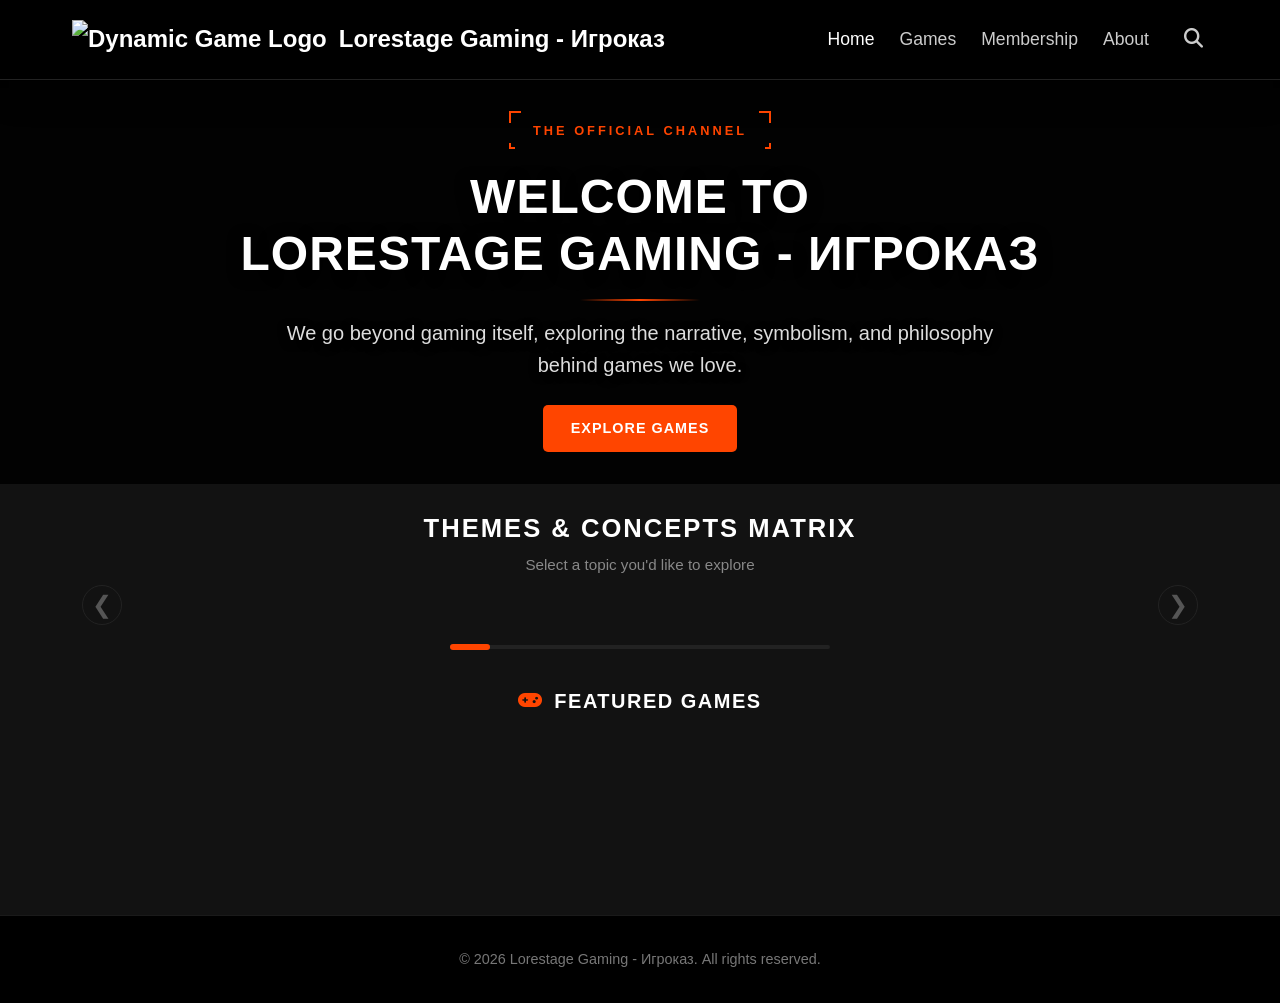
==== index.html @ 6ab93c27 "Add files via upload" ====
<!DOCTYPE html>
<html lang="en">
<head>
  <meta charset="UTF-8">
  <meta name="viewport" content="width=device-width, initial-scale=1.0">
  <title>Lorestage Gaming - Игроказ</title>
  <link rel="icon" type="image/png" href="assets/logo/logo-lorestage.png">
  <link rel="stylesheet" href="style.css">
  <link rel="stylesheet" href="https://cdnjs.cloudflare.com/ajax/libs/font-awesome/6.4.0/css/all.min.css">
</head>
<body>

  <header id="main-header" style="position: relative; z-index: 1000;">
    <nav class="navbar">
      <div class="logo">
        <!-- Wrapped in an anchor tag pointing to the current page -->
        <a href="index.html" style="display: flex; align-items: center; gap: inherit; text-decoration: none; color: inherit;">
          <img id="nav-brand-logo" src="assets/logo/logo-lorestage.png" alt="Dynamic Game Logo">
          <span id="nav-brand-title">Lorestage Gaming - Игроказ</span>
        </a>
      </div>
      
      <div class="nav-right-group">
        <ul class="nav-links">
          <li><a href="index.html" class="active">Home</a></li>
          <li><a href="games.html">Games</a></li>
          <li><a href="membership.html">Membership</a></li>
          <li><a href="about.html">About</a></li>
        </ul>
        <div class="search-icon" id="search-trigger" style="cursor: pointer; padding: 5px;">
          <i class="fas fa-search"></i>
        </div>
      </div>
    </nav>

    <div class="search-dropdown-panel" id="search-dropdown">
      <div class="search-input-wrapper">
        <i class="fas fa-search search-panel-icon"></i>
        <input type="text" id="game-search-input" placeholder="Search games we've covered" autocomplete="off">
        <i class="fas fa-times search-close-icon" id="search-clear-btn"></i>
      </div>
      <div class="search-results-container" id="search-results-display"></div>
    </div>
  </header>

  <main>
    <section id="hero-intro" style="
      position: relative;
      background: linear-gradient(rgba(0, 0, 0, 0.90), rgba(0, 0, 0, 0.90)), url('assets/banner/lorestage-banner.png') no-repeat center top;
      background-size: cover;
      min-height: 300px; 
      display: flex;
      align-items: center;
      justify-content: center;
      text-align: center;
      padding: 2rem 1rem;
      box-sizing: border-box;
    ">
      <div class="hero-content" style="max-width: 900px; width: 100%; z-index: 2; display: flex; flex-direction: column; align-items: center;">
        
        <div class="channel-badge-container" style="position: relative; padding: 6px 24px; margin-top: 0; margin-bottom: 1.2rem;">
          <div style="position: absolute; top: 0; left: 0; width: 12px; height: 12px; border-top: 2px solid #ff4500; border-left: 2px solid #ff4500;"></div>
          <div style="position: absolute; top: 0; right: 0; width: 12px; height: 12px; border-top: 2px solid #ff4500; border-right: 2px solid #ff4500;"></div>
          <div style="position: absolute; bottom: 0; left: 0; width: 6px; height: 6px; border-bottom: 2px solid #ff4500; border-left: 2px solid #ff4500;"></div>
          <div style="position: absolute; bottom: 0; right: 0; width: 6px; height: 6px; border-bottom: 2px solid #ff4500; border-right: 2px solid #ff4500;"></div>
          
          <span style="color: #ff4500; font-size: 0.8rem; font-weight: 800; letter-spacing: 3px; text-transform: uppercase;">
            The Official Channel
          </span>
        </div>

        <h1 style="color: #ffffff; font-size: clamp(1.8rem, 5vw, 3.0rem); font-weight: 800; text-transform: uppercase; letter-spacing: 1px; margin: 0 0 1rem 0; line-height: 1.2; text-shadow: 0 3px 15px rgba(0,0,0,0.8);">
          Welcome to<br><span style="color: #ffffff;">Lorestage Gaming - Игроказ</span>
        </h1>

        <div style="width: 120px; height: 2px; background: linear-gradient(to right, transparent, #ff4500, transparent); margin-bottom: 1rem;"></div>

        <p style="color: #dddddd; font-size: clamp(1.0rem, 3vw, 1.25rem); font-weight: 400; line-height: 1.6; max-width: 750px; margin: 0 0 1.5rem 0; text-shadow: 0 2px 10px rgba(0,0,0,0.9);">
          We go beyond gaming itself, exploring the narrative, symbolism, and philosophy behind games we love.
        </p>

        <div class="hero-btn-group" style="display: flex; justify-content: center; margin-bottom: 0;">
          <a href="games.html" class="btn" style="padding: 12px 28px; font-size: 0.9rem; font-weight: 700; text-transform: uppercase; letter-spacing: 1px;">Explore Games</a>
        </div>
      </div>
    </section>

    <section id="topics-section" class="content-section" style="scroll-margin-top: 20px; text-align: center; padding-top: 1.5rem;">
      <h2 style="font-size: clamp(1.3rem, 4vw, 1.6rem); letter-spacing: 2px; text-transform: uppercase; font-weight: 700; margin-bottom: 4px; margin-top: 0;">Themes & Concepts Matrix</h2>
      <p class="section-subtitle" style="color: #888888; font-size: clamp(0.85rem, 2.5vw, 0.95rem); margin-bottom: 1.8rem; margin-top: 0;">Select a topic you'd like to explore</p>
      
      <style>
        :root {
          --panel-shadow: 0 10px 30px rgba(0, 0, 0, 0.7);
          --text-primary: #ffffff;
          --text-secondary: #aaaaaa;
          --accent-gold: #ff4500;
          --card-radius: 8px;
          --card-bg: #111111;
          --card-border: 1px solid #222222;
        }

        html {
          scroll-behavior: smooth;
        }

        /* --- Dropdown Search Styles --- */
        .search-dropdown-panel {
          position: absolute;
          top: 100%;
          left: 0;
          width: 100%;
          background: #0d0d0d;
          border-bottom: 1px solid #222;
          box-shadow: 0 15px 30px rgba(0,0,0,0.8);
          max-height: 0;
          overflow: hidden;
          transition: max-height 0.35s cubic-bezier(0.4, 0, 0.2, 1);
          box-sizing: border-box;
        }

        .search-dropdown-panel.show {
          max-height: 480px; /* Comfortably holds input and several results */
        }

        .search-input-wrapper {
          max-width: 800px;
          margin: 0 auto;
          padding: 20px 20px 10px 20px;
          display: flex;
          align-items: center;
          position: relative;
        }

        .search-panel-icon {
          position: absolute;
          left: 35px;
          color: #555;
          font-size: 1.1rem;
        }

        #game-search-input {
          width: 100%;
          background: #141414;
          border: 1px solid #222;
          border-radius: 4px;
          padding: 12px 45px;
          color: #fff;
          font-size: 1rem;
          outline: none;
          transition: border-color 0.2s;
        }

        #game-search-input:focus {
          border-color: var(--accent-gold);
        }

        .search-close-icon {
          position: absolute;
          right: 35px;
          color: #555;
          cursor: pointer;
          transition: color 0.2s;
        }

        .search-close-icon:hover {
          color: #fff;
        }

        .search-results-container {
          max-width: 800px;
          margin: 0 auto;
          max-height: 360px;
          overflow-y: auto;
          padding: 0 20px 20px 20px;
          box-sizing: border-box;
        }

        /* Scrollbar styles for results track */
        .search-results-container::-webkit-scrollbar { width: 5px; }
        .search-results-container::-webkit-scrollbar-track { background: #0d0d0d; }
        .search-results-container::-webkit-scrollbar-thumb { background: #222; border-radius: 3px; }

        .search-result-row {
          display: flex;
          align-items: center;
          gap: 15px;
          padding: 10px;
          border-bottom: 1px solid #161616;
          text-decoration: none;
          transition: background 0.2s;
          border-radius: 4px;
          margin-bottom: 4px;
        }

        .search-result-row:hover {
          background: rgba(255, 69, 0, 0.05);
        }

        .search-result-thumb {
          width: 45px;
          height: 60px;
          object-fit: cover;
          border-radius: 3px;
          background: #161616;
          border: 1px solid #222;
        }

        .search-result-info {
          text-align: left;
        }

        .search-result-title {
          color: #fff;
          font-size: 0.95rem;
          font-weight: 600;
          margin: 0 0 2px 0;
        }

        .search-result-meta {
          font-size: 0.75rem;
          color: #777;
          text-transform: uppercase;
          letter-spacing: 0.5px;
        }
        /* ----------------------------------- */

        .carousel-outer-container {
          max-width: 1140px;
          margin: 0 auto;
          display: flex;
          align-items: center;
          justify-content: center;
          gap: 12px;
          position: relative;
          padding: 0 10px;
        }

        .slider-cards-viewport {
          width: 100%;
          overflow: hidden;
          box-sizing: border-box;
          padding: 4px 0; 
        }

        .slider-cards-track {
          display: flex;
          gap: 20px;
          transition: transform 0.45s cubic-bezier(0.25, 1, 0.5, 1);
          width: 100%;
          will-change: transform;
        }

        .topic-vertical-card {
          flex: 0 0 calc(25% - 15px); 
          flex-shrink: 0; 
          background: var(--card-bg);
          border: var(--card-border);
          border-radius: var(--card-radius);
          padding: 32px 24px;
          box-sizing: border-box;
          display: flex;
          flex-direction: column;
          align-items: center;
          text-align: center;
          cursor: pointer;
          min-height: 380px;
          transition: border-color 0.25s ease, box-shadow 0.25s ease;
          user-select: none;
        }
        
        .topic-vertical-card:hover {
          border-color: #444444;
          box-shadow: 0 8px 24px rgba(0,0,0,0.6);
        }

        .topic-vertical-card.active {
          border-color: var(--accent-gold);
          box-shadow: inset 0 0 0 1px var(--accent-gold), 0 8px 24px rgba(255, 69, 0, 0.15);
        }

        .card-topic-icon {
          font-size: clamp(2.8rem, 8vw, 3.8rem);
          color: var(--accent-gold);
          margin-bottom: 24px;
          height: 70px;
          display: flex;
          align-items: center;
          justify-content: center;
        }

        .card-topic-title {
          color: var(--text-primary);
          font-size: clamp(1.0rem, 3vw, 1.15rem);
          font-weight: 700;
          line-height: 1.4;
          margin: 0 0 12px 0;
          min-height: 48px; 
          display: flex;
          align-items: center;
          justify-content: center;
        }

        .card-topic-desc {
          color: var(--text-secondary);
          font-size: clamp(0.8rem, 2.5vw, 0.85rem);
          line-height: 1.5;
          margin: 0 0 16px 0;
          min-height: 108px; 
          display: -webkit-box;
          -webkit-box-orient: vertical;
          -webkit-line-clamp: 6; 
          line-clamp: 6; 
          overflow: hidden;
          text-overflow: ellipsis;
        }

        .card-games-counter {
          margin-top: auto;
          font-size: 0.75rem;
          font-weight: 800;
          letter-spacing: 1.5px;
          text-transform: uppercase;
          color: var(--accent-gold);
        }

        .nav-arrow {
          background: none;
          border: none;
          font-size: 1.5rem;
          cursor: pointer;
          color: #555555;
          width: 40px;
          height: 40px;
          display: flex;
          align-items: center;
          justify-content: center;
          border: 1px solid #222222;
          border-radius: 50%;
          transition: all 0.2s ease;
          user-select: none;
          flex-shrink: 0;
        }

        .nav-arrow:hover {
          color: var(--text-primary);
          border-color: #444444;
          background: rgba(255,255,255,0.02);
        }

        .controls-row-container {
          display: flex;
          flex-direction: column;
          align-items: center;
          margin: 20px auto 0 auto;
          max-width: 400px;
          padding: 0 10px;
        }

        .slider-bar-input {
          -webkit-appearance: none;
          appearance: none;
          width: 100%;
          height: 4px;
          background: #222222;
          border-radius: 2px;
          outline: none;
          transition: background 0.3s;
        }

        .slider-bar-input::-webkit-slider-thumb {
          -webkit-appearance: none;
          appearance: none;
          width: 40px;
          height: 6px;
          border-radius: 3px;
          background: var(--accent-gold);
          cursor: pointer;
          transition: transform 0.15s ease;
        }

        .slider-bar-input::-webkit-slider-thumb:hover {
          transform: scaleY(1.5);
        }

        .slider-bar-input::-moz-range-thumb {
          width: 40px;
          height: 6px;
          border: none;
          border-radius: 3px;
          background: var(--accent-gold);
          cursor: pointer;
          transition: transform 0.15s ease;
        }

        .slider-bar-input::-moz-range-thumb:hover {
          transform: scaleY(1.5);
        }

        .linked-games-showcase { 
          max-width: 1140px; 
          margin: 2.2rem auto 4rem auto; 
          padding: 0 45px; 
          text-align: center;
          box-sizing: border-box;
          width: 100%;
        }
        
        .showcase-header-wrap {
          display: flex;
          align-items: center;
          justify-content: center;
          gap: 12px;
          margin-bottom: 24px;
        }
        .showcase-header-icon {
          color: var(--accent-gold);
          font-size: 1.2rem;
        }
        .linked-games-showcase h3 { 
          font-size: clamp(1.0rem, 3vw, 1.25rem); 
          color: #fff; 
          text-transform: uppercase; 
          letter-spacing: 1.5px; 
          font-weight: 700; 
          margin: 0; 
        }
        
        .boxart-grid-display { 
          display: flex; 
          flex-wrap: nowrap; 
          justify-content: flex-start; 
          gap: 16px; 
          width: 100%; 
          overflow-x: auto;
          scroll-snap-type: x mandatory;
          padding: 10px 4px 20px 4px;
          box-sizing: border-box;
          scrollbar-width: thin;
          scrollbar-color: var(--accent-gold) #161616;
        }

        .boxart-grid-display::-webkit-scrollbar {
          height: 6px;
        }
        .boxart-grid-display::-webkit-scrollbar-track {
          background: #161616;
          border-radius: 3px;
        }
        .boxart-grid-display::-webkit-scrollbar-thumb {
          background: var(--accent-gold);
          border-radius: 3px;
        }

        .linked-game-link-wrapper { 
          text-decoration: none; 
          display: block; 
          flex-shrink: 0;
          scroll-snap-align: start;
        }
        
        .showcase-boxart-card {
          width: 135px; 
          height: 190px; 
          background: #161616; 
          border: 1px solid #222222; 
          border-radius: 4px;
          overflow: hidden; 
          position: relative; 
          cursor: pointer; 
          transition: all 0.2s ease;
        }
        .showcase-boxart-card:hover { border-color: var(--accent-gold); transform: translateY(-4px); box-shadow: 0 6px 16px rgba(0,0,0,0.7); }
        .showcase-boxart-img { width: 100%; height: 100%; object-fit: cover; }
        .showcase-card-overlay { position: absolute; bottom: 0; left: 0; right: 0; background: linear-gradient(to top, rgba(0,0,0,0.95) 20%, rgba(0,0,0,0.4) 100%); padding: 20px 8px 8px 8px; z-index: 3; }
        .showcase-card-overlay h4 { margin: 0; color: #fff; font-size: 0.75rem; font-weight: 600; text-align: center; white-space: nowrap; overflow: hidden; text-overflow: ellipsis; }

        .showcase-boxart-card.in-development-card { cursor: not-allowed; }
        .showcase-boxart-card.in-development-card .showcase-boxart-img { filter: grayscale(0.5) sepia(0.3) brightness(0.6); }
        .showcase-boxart-card.in-development-card::after {
          content: "\f013"; 
          font-family: "Font Awesome 6 Free"; 
          font-weight: 900; 
          position: absolute; 
          top: 50%; 
          left: 50%; 
          transform: translate(-50%, -50%);
          background: rgba(0, 0, 0, 0.75); 
          border: 2px solid #ffaa00; 
          color: #ffaa00; 
          width: 44px; 
          height: 44px; 
          border-radius: 50%; 
          display: flex; 
          align-items: center; 
          justify-content: center; 
          font-size: 1.3rem; 
          box-shadow: 0 4px 12px rgba(0,0,0,0.5); 
          animation: spinGear 5s linear infinite; 
          z-index: 5;
        }
        @keyframes spinGear { 
          0% { transform: translate(-50%, -50%) rotate(0deg); } 
          100% { transform: translate(-50%, -50%) rotate(360deg); } 
        }

        .showcase-boxart-card.planned-card { cursor: not-allowed; }
        .showcase-boxart-card.planned-card .showcase-boxart-img { filter: grayscale(1) brightness(0.4); }
        .showcase-boxart-card.planned-card::after {
          content: "PLANNED"; 
          position: absolute; 
          top: 50%; 
          left: 50%; 
          transform: translate(-50%, -50%) rotate(-12deg); 
          background: rgba(180, 0, 0, 0.9); 
          color: #fff; 
          font-size: 0.7rem; 
          font-weight: 900; 
          padding: 3px 8px; 
          border-radius: 3px; 
          letter-spacing: 1px; 
          border: 1px solid rgba(255,255,255,0.2); 
          z-index: 5;
        }

        @media (max-width: 1024px) {
          .topic-vertical-card { flex: 0 0 calc(33.333% - 14px); min-height: 350px; padding: 24px 16px; }
          .linked-games-showcase { padding: 0 30px; }
        }
        @media (max-width: 768px) {
          .logo span {font-size: 1.3rem; }
          #nav-brand-title {font-size: 1.7rem; }
          .nav-links a { font-size: 1rem; }
          .topic-vertical-card { flex: 0 0 calc(50% - 10px); min-height: 340px; }
          .linked-games-showcase { padding: 0 15px; }
          .boxart-grid-display { justify-content: flex-start; }
        }
        @media (max-width: 480px) {
          .topic-vertical-card { flex: 0 0 100%; min-height: 320px; }
          .carousel-outer-container { gap: 6px; padding: 0; }
          .nav-arrow { width: 34px; height: 34px; font-size: 1.1rem; }
          .card-topic-desc { -webkit-line-clamp: 5; line-clamp: 5; min-height: 90px; }
        }
      </style>

      <div class="carousel-outer-container">
        <button class="nav-arrow" id="topic-prev-trigger">❮</button>
        
        <div class="slider-cards-viewport">
          <div class="slider-cards-track" id="vertical-cards-track"></div>
        </div>
        
        <button class="nav-arrow" id="topic-next-trigger">❯</button>
      </div>

      <div class="controls-row-container">
        <input type="range" min="0" max="0" value="0" class="slider-bar-input" id="topic-slider-bar">
      </div>

      <div class="linked-games-showcase">
        <div class="showcase-header-wrap">
          <i class="fa-solid fa-gamepad showcase-header-icon"></i>
          <h3>Featured Games</h3>
        </div>
        <div class="boxart-grid-display" id="topic-boxart-grid"></div>
      </div>

    </section>
  </main>

  <footer>
    <p>&copy; 2026 Lorestage Gaming - Игроказ. All rights reserved.</p>
  </footer>

  <script src="data/game-presentation-database.js"></script>
  <script src="data/topics-database.js"></script>

  <script>
  (function() {
    let currentActiveIdx = 0; 
    
    const topicsDb = window.LORESTAGE_TOPICS_DIRECTORY || {};
    const gamesDb = window.GAME_PRESENTATION_DIRECTORY || {};
    const topicKeys = Object.keys(topicsDb);

    const cardsTrack = document.getElementById('vertical-cards-track');
    const sliderBar = document.getElementById('topic-slider-bar');
    const boxartGrid = document.getElementById('topic-boxart-grid');

    /* --- Live Dropdown Search Logic Integration --- */
    const searchTrigger = document.getElementById('search-trigger');
    const searchDropdown = document.getElementById('search-dropdown');
    const searchInput = document.getElementById('game-search-input');
    const searchClearBtn = document.getElementById('search-clear-btn');
    const searchResultsDisplay = document.getElementById('search-results-display');

    // Toggle dropdown UI visibility
    searchTrigger.onclick = (e) => {
      e.stopPropagation();
      searchDropdown.classList.toggle('show');
      if (searchDropdown.classList.contains('show')) {
        searchInput.focus();
      }
    };

    // Close search interface if user clicks anywhere else outside header layout
    document.addEventListener('click', (e) => {
      if (!searchDropdown.contains(e.target) && !searchTrigger.contains(e.target)) {
        searchDropdown.classList.remove('show');
      }
    });

    // Reset interface
    searchClearBtn.onclick = () => {
      searchInput.value = '';
      searchResultsDisplay.innerHTML = '';
      searchInput.focus();
    };

    // Global Key-Matching Engine
    searchInput.oninput = function() {
      const query = searchInput.value.toLowerCase().trim();
      searchResultsDisplay.innerHTML = '';

      if (!query) return;

      let matchedItemsHtml = '';

      // Loop through all data entities in GAME_PRESENTATION_DIRECTORY
      Object.keys(gamesDb).forEach(key => {
        const game = gamesDb[key];
        if (!game) return;

        const hasSubProfiles = game.subProfiles && Array.isArray(game.subProfiles) && game.subProfiles.length > 0;
        const parentNameMatches = (game.shortName && game.shortName.toLowerCase().includes(query)) || 
                                  (game.name && game.name.toLowerCase().includes(query));

        // Case A: Root game does NOT have sub-profiles -> normal match evaluation
        if (!hasSubProfiles) {
          if (parentNameMatches) {
            matchedItemsHtml += buildSearchRowHtml(game.shortName || game.name, game.boxart, game.dedicatedPageUrl, game.status);
          }
        }

        // Case B: Game HAS sub-profiles -> if parent name matches OR sub-profile name matches, return sub-profiles
        if (hasSubProfiles) {
          game.subProfiles.forEach(subProfile => {
            const subNameMatches = subProfile.name && subProfile.name.toLowerCase().includes(query);
            
            // If user typed "Warcraft" (parent match) or "Arthas" (child match), render the sub-profile card
            if (parentNameMatches || subNameMatches) {
              matchedItemsHtml += buildSearchRowHtml(subProfile.name, subProfile.boxart, subProfile.dedicatedPageUrl, subProfile.status);
            }
          });
        }
      });

      if (matchedItemsHtml) {
        searchResultsDisplay.innerHTML = matchedItemsHtml;
      } else {
        searchResultsDisplay.innerHTML = `<p style="color: #555; font-size: 0.9rem; padding: 15px 10px; margin: 0;">No matching entries found for "${searchInput.value}"</p>`;
      }
    };

    // HTML Generator helper for search hits
    function buildSearchRowHtml(title, boxartImg, targetUrl, executionStatus) {
      const statusStr = (executionStatus || 'completed').toLowerCase();
      const visualThumb = boxartImg || 'assets/boxart/default-cover.png';
      
      // Keep UX constraints identical to your existing grid status loops
      if (statusStr === 'completed') {
        return `
          <a href="${targetUrl}" class="search-result-row">
            <img src="${visualThumb}" class="search-result-thumb" alt="${title}">
            <div class="search-result-info">
              <h4 class="search-result-title">${title}</h4>
              <span class="search-result-meta" style="color: var(--accent-gold);">Available Now</span>
            </div>
          </a>
        `;
      } else {
        return `
          <div class="search-result-row" style="cursor: not-allowed; opacity: 0.5;">
            <img src="${visualThumb}" class="search-result-thumb" alt="${title}">
            <div class="search-result-info">
              <h4 class="search-result-title">${title}</h4>
              <span class="search-result-meta">${statusStr}</span>
            </div>
          </div>
        `;
      }
    }
    /* ----------------------------------------------- */

    if (topicKeys.length === 0) return;

    function getVisibleCardsCount() {
      const width = window.innerWidth;
      if (width <= 480) return 1;
      if (width <= 768) return 2;
      if (width <= 1024) return 3;
      return 4;
    }

    function getMaxScrollPageIdx() {
      const visibleCount = getVisibleCardsCount();
      return Math.max(0, topicKeys.length - visibleCount);
    }

    topicKeys.forEach((key, idx) => {
      const topic = topicsDb[key];
      const itemsCount = topic.linkedGames ? topic.linkedGames.length : 0;

      const cardEl = document.createElement('div');
      cardEl.className = `topic-vertical-card ${idx === 0 ? 'active' : ''}`;
      cardEl.setAttribute('data-index', idx);
      cardEl.onclick = () => {
        selectActiveTopic(idx);
      };
      
      cardEl.innerHTML = `
        <div class="card-topic-icon"><i class="${topic.symbol}"></i></div>
        <h3 class="card-topic-title">${topic.name}</h3>
        <p class="card-topic-desc">${topic.description}</p>
        <div class="card-games-counter">${itemsCount} Games Explored</div>
      `;
      cardsTrack.appendChild(cardEl);
    });

    function updateSliderRangeLimits() {
      const maxScroll = getMaxScrollPageIdx();
      sliderBar.max = maxScroll;
      
      const currentScrollIdx = Math.min(currentActiveIdx, maxScroll);
      sliderBar.value = currentScrollIdx;
    }

    function scrollToTrackPosition(scrollIdx) {
      const cards = cardsTrack.querySelectorAll('.topic-vertical-card');
      if (cards.length === 0) return;
      
      const cardWidth = cards[0].getBoundingClientRect().width;
      const trackGap = 20; 
      const maxScroll = getMaxScrollPageIdx();

      let safeScrollIdx = Math.max(0, Math.min(scrollIdx, maxScroll));
      const translationOffset = safeScrollIdx * (cardWidth + trackGap);
      cardsTrack.style.transform = `translateX(-${translationOffset}px)`;
    }

    function scrollToKeepIndexVisible(idx) {
      const maxScroll = getMaxScrollPageIdx();
      let scrollTargetIndex = idx;
      if (scrollTargetIndex > maxScroll) {
        scrollTargetIndex = maxScroll;
      }
      
      sliderBar.value = scrollTargetIndex;
      scrollToTrackPosition(scrollTargetIndex);
    }

    function selectActiveTopic(idx) {
      currentActiveIdx = idx;
      
      const cards = cardsTrack.querySelectorAll('.topic-vertical-card');
      cards.forEach((card, i) => card.classList.toggle('active', i === currentActiveIdx));

      const targetThemeKey = topicKeys[currentActiveIdx];
      renderConnectedGames(targetThemeKey);
    }

    function renderConnectedGames(activeTopicKey) {
      boxartGrid.innerHTML = '';
      const activeTopic = topicsDb[activeTopicKey];
      
      if (!activeTopic || !activeTopic.linkedGames || activeTopic.linkedGames.length === 0) {
        boxartGrid.innerHTML = '<p style="color:#666; font-style:italic; width:100%; margin-top:10px;">No logged games tied directly to this topic yet.</p>';
        return;
      }

      activeTopic.linkedGames.forEach(rawGameKey => {
        let gameData = null;
        let displayTitle = "";
        let displayBoxart = "";
        let redirectionUrl = "";

        // Case 1: Explicit parent:child syntax remains supported (e.g., "warcraft-3:arthas")
        if (rawGameKey.includes(':')) {
          const parts = rawGameKey.split(':');
          const parentKey = parts[0];
          const childId = parts[1];
          
          const parentData = gamesDb[parentKey];
          if (parentData && parentData.subProfiles) {
            const childData = parentData.subProfiles.find(profile => profile.id === childId);
            if (childData) {
              gameData = childData;
              displayTitle = childData.name;
              displayBoxart = childData.boxart;
              redirectionUrl = childData.dedicatedPageUrl;
            }
          }
        } 
        // Case 2: Direct match in the root database (e.g., "bioshock")
        else if (gamesDb[rawGameKey]) {
          gameData = gamesDb[rawGameKey];
          displayTitle = gameData.shortName;
          displayBoxart = gameData.boxart;
          redirectionUrl = gameData.dedicatedPageUrl;
        } 
        // Case 3: Fallback deep search across all subProfiles for a matching child ID (e.g., "arthas")
        else {
          for (const parentKey in gamesDb) {
            const parentData = gamesDb[parentKey];
            if (parentData && parentData.subProfiles) {
              const childData = parentData.subProfiles.find(profile => profile.id === rawGameKey);
              if (childData) {
                gameData = childData;
                displayTitle = childData.name;
                displayBoxart = childData.boxart;
                redirectionUrl = childData.dedicatedPageUrl;
                break; // Match found, stop searching through other parent records
              }
            }
          }
        }

        // Render pass utilizing the discovered game target data
        if (gameData) {
          const status = (gameData.status || "completed").toLowerCase();

          if (status === "completed") {
            boxartGrid.innerHTML += `
              <a href="${redirectionUrl}" class="linked-game-link-wrapper">
                <div class="showcase-boxart-card">
                  <img class="showcase-boxart-img" src="${displayBoxart}" alt="${displayTitle} Box Art">
                  <div class="showcase-card-overlay">
                    <h4>${displayTitle}</h4>
                  </div>
                </div>
              </a>
            `;
          } else if (status === "in development") {
            boxartGrid.innerHTML += `
              <div class="linked-game-link-wrapper" style="cursor: not-allowed;">
                <div class="showcase-boxart-card in-development-card">
                  <img class="showcase-boxart-img" src="${displayBoxart}" alt="${displayTitle} Box Art">
                  <div class="showcase-card-overlay">
                    <h4>${displayTitle}</h4>
                  </div>
                </div>
              </div>
            `;
          } else if (status === "planned") {
            boxartGrid.innerHTML += `
              <div class="linked-game-link-wrapper" style="cursor: not-allowed;">
                <div class="showcase-boxart-card planned-card">
                  <img class="showcase-boxart-img" src="${displayBoxart}" alt="${displayTitle} Box Art">
                  <div class="showcase-card-overlay">
                    <h4>${displayTitle}</h4>
                  </div>
                </div>
              </div>
            `;
          }
        } else {
          boxartGrid.innerHTML += `
            <div class="showcase-boxart-card" style="opacity: 0.4; cursor: not-allowed;">
              <img class="showcase-boxart-img" src="assets/boxart/default-cover.png" alt="Coming Soon">
              <div class="showcase-card-overlay">
                <h4>${rawGameKey.replace(/-/g, ' ')}</h4>
              </div>
            </div>
          `;
        }
      });
      
      boxartGrid.scrollLeft = 0;
    }

    sliderBar.oninput = (e) => {
      const targetScrollIdx = parseInt(e.target.value, 10);
      scrollToTrackPosition(targetScrollIdx);
    };

    document.getElementById('topic-prev-trigger').onclick = () => {
      let targetIdx = currentActiveIdx - 1;
      if (targetIdx < 0) {
        targetIdx = topicKeys.length - 1; 
      }
      selectActiveTopic(targetIdx);
      scrollToKeepIndexVisible(targetIdx);
    };

    document.getElementById('topic-next-trigger').onclick = () => {
      let targetIdx = currentActiveIdx + 1;
      if (targetIdx >= topicKeys.length) {
        targetIdx = 0; 
      }
      selectActiveTopic(targetIdx);
      scrollToKeepIndexVisible(targetIdx);
    };

    window.addEventListener('resize', () => {
      updateSliderRangeLimits();
      scrollToKeepIndexVisible(currentActiveIdx);
    });

    updateSliderRangeLimits();
    selectActiveTopic(0);
    scrollToKeepIndexVisible(0);

    /* --- Mobile-Only Touch Swipe Functionality --- */
    function initMobileSwipe() {
      const viewport = document.querySelector('.slider-cards-viewport');
      let isDragging = false;
      let startX = 0;
      let currentTranslate = 0;
      let prevTranslate = 0;
      let animationId = 0;

      // Helper: Get exact width of a card + gap dynamically
      function getStepWidth() {
        const cards = cardsTrack.querySelectorAll('.topic-vertical-card');
        if (cards.length === 0) return 0;
        return cards[0].getBoundingClientRect().width + 20; // 20 matches your CSS track gap
      }

      // Check if viewport is in mobile dimensions (matches your @media query)
      function isMobile() {
        return window.innerWidth <= 768;
      }

      // Touch Event Listeners
      viewport.addEventListener('touchstart', (e) => {
        if (!isMobile()) return;
        isDragging = true;
        startX = e.touches[0].clientX;
        
        // Grab current style offset
        const style = window.getComputedStyle(cardsTrack);
        const matrix = new WebKitCSSMatrix(style.transform);
        prevTranslate = matrix.m41;
        currentTranslate = prevTranslate;
        
        cardsTrack.style.transition = 'none';
        animationId = requestAnimationFrame(animation);
      }, { passive: true });

      viewport.addEventListener('touchmove', (e) => {
        if (!isDragging || !isMobile()) return;
        const currentX = e.touches[0].clientX;
        const diff = currentX - startX;
        
        const maxScroll = getMaxScrollPageIdx();
        const stepWidth = getStepWidth();
        const minTranslate = 0;
        const maxTranslate = -(maxScroll * stepWidth);

        let targetTranslate = prevTranslate + diff;
        
        // Elastic drag factor at boundaries
        if (targetTranslate > minTranslate) {
          targetTranslate = minTranslate + (diff * 0.2); 
        } else if (targetTranslate < maxTranslate) {
          targetTranslate = maxTranslate + ((targetTranslate - maxTranslate) * 0.2);
        }

        currentTranslate = targetTranslate;
      }, { passive: true });

      viewport.addEventListener('touchend', () => {
        if (!isDragging) return;
        isDragging = false;
        cancelAnimationFrame(animationId);

        // Snap back smoothly
        cardsTrack.style.transition = 'transform 0.45s cubic-bezier(0.25, 1, 0.5, 1)';

        const stepWidth = getStepWidth();
        const maxScroll = getMaxScrollPageIdx();

        // Find the nearest card math index to snap onto
        let nearestIndex = Math.round(-currentTranslate / stepWidth);
        nearestIndex = Math.max(0, Math.min(nearestIndex, maxScroll));

        scrollToTrackPosition(nearestIndex);
        sliderBar.value = nearestIndex;
      });

      function animation() {
        if (isDragging && isMobile()) {
          cardsTrack.style.transform = `translateX(${currentTranslate}px)`;
          animationId = requestAnimationFrame(animation);
        }
      }
    }

    // Execute the module initialization
    initMobileSwipe();

  })();
  </script>
</body>
</html>
---- style.css ----
/* --- Reset & Base Styles --- */
html {
  overflow-y: scroll; /* Forces the vertical scrollbar track to stay visible permanently, preventing layout width shifts */
}

* {
  margin: 0;
  padding: 0;
  box-sizing: border-box;
  scroll-behavior: smooth;
}

body {
  font-family: 'Segoe UI', Tahoma, Geneva, Verdana, sans-serif;
  background-color: #121212;
  color: #ffffff;
  line-height: 1.6;
}

/* --- Navigation Bar --- */
header {
  position: sticky;
  top: 0;
  z-index: 1000;
  background-color: #000000;
  box-shadow: 0 2px 5px rgba(0, 0, 0, 0.5);
  
  /* Smooth color morphing transition when shifting game zones */
  transition: background-color 0.5s ease; 
}

.navbar {
  display: flex;
  align-items: center;
  justify-content: space-between;
  max-width: 1200px;
  margin: 0 auto;
  padding: 1.2rem 2rem;
  gap: 20px;
}

.logo {
  display: flex;
  align-items: center;
  gap: 12px;
  font-size: 1.5rem;
  font-weight: bold;
  flex-shrink: 0;
}

.logo img {
  height: 40px;
  width: auto;
}

/* Links and Search combined on the right side */
.nav-right-group {
  display: flex;
  align-items: center;
  gap: 30px;
}

.nav-links {
  display: flex;
  list-style: none;
  gap: 25px;
}

.nav-links a {
  text-decoration: none;
  color: #cccccc;
  font-size: 1.1rem;
  transition: color 0.3s ease;
  white-space: nowrap;
}

.nav-links a:hover, 
.nav-links a.active {
  color: #ffffff;
}

.search-icon {
  cursor: pointer;
  font-size: 1.2rem;
  color: #cccccc;
  transition: color 0.3s ease;
}

.search-icon:hover {
  color: #ffffff;
}

/* --- Isolated Standalone Banner Area (Home) --- */
.standalone-hero-banner {
  width: 100%;
  height: 40vh; 
  min-height: 250px;
  background: url('assets/banner/lorestage-banner.png') no-repeat center top/cover;
}

/* --- Clean Welcome Intro Segment Underneath (Home) --- */
#hero-intro {
  background-color: #121212;
  padding: 1rem 1rem 1rem 1rem;
  text-align: center;
}

.hero-content {
  max-width: 900px;
  margin: 0 auto;
}

.hero-content h1 {
  font-size: 2.8rem;
  margin-bottom: 0.2rem;
  letter-spacing: 0.5px;
}

.hero-content p {
  font-size: 1.1rem;
  margin-bottom: 1rem;
  color: #aaaaaa;
}

.btn {
  display: inline-block;
  background-color: #ff4500;
  color: #ffffff;
  padding: 0.8rem 2rem;
  text-decoration: none;
  border-radius: 5px;
  font-weight: bold;
  transition: background-color 0.3s ease, transform 0.2s;
}

.btn:hover {
  background-color: #e03d00;
  transform: translateY(-2px);
}

/* --- Content Sections --- */
.content-section {
  padding: 5rem 2rem;
  max-width: 1200px;
  margin: 0 auto;
  text-align: center;
}

.content-section.bg-dark {
  background-color: #1a1a1a;
}

.content-section h2 {
  font-size: 2rem;
  margin-bottom: 0.2rem;
}

.section-subtitle {
  font-size: 1.1rem;
  color: #aaaaaa;
  margin-bottom: 0.5rem !important;
}

/* --- Responsive Video Library Carousel System --- */
.carousel-container {
  width: 100%;
  overflow-x: auto;
  padding-bottom: 1.5rem;
  scrollbar-width: thin;
  scrollbar-color: #ff4500 #1a1a1a;
}

/* Customize webkit scrollbars for visual consistency */
.carousel-container::-webkit-scrollbar {
  height: 8px;
}
.carousel-container::-webkit-scrollbar-track {
  background: #1a1a1a;
}
.carousel-container::-webkit-scrollbar-thumb {
  background-color: #ff4500;
  border-radius: 4px;
}

.carousel-track {
  display: flex;
  gap: 24px;
  text-align: left;
}

.carousel-card {
  flex: 0 0 360px;
  background-color: #1a1a1a;
  border-radius: 8px;
  overflow: hidden;
  box-shadow: 0 4px 15px rgba(0,0,0,0.3);
  transition: transform 0.3s ease;
}

.carousel-card:hover {
  transform: translateY(-5px);
}

.video-thumbnail {
  position: relative;
  width: 100%;
  padding-top: 56.25%; /* 16:9 Aspect Ratio */
  background-color: #000;
}

.video-thumbnail iframe,
.thumbnail-placeholder {
  position: absolute;
  top: 0;
  left: 0;
  width: 100%;
  height: 100%;
  border: 0;
}

.thumbnail-placeholder {
  display: flex;
  align-items: center;
  justify-content: center;
  font-size: 3rem;
  color: #333;
  background: linear-gradient(45deg, #222, #050505);
}

.card-info {
  padding: 1.5rem;
}

.card-info h3 {
  font-size: 1.2rem;
  margin-bottom: 0.5rem;
  color: #ffffff;
}

.card-info p {
  font-size: 0.95rem;
  color: #aaaaaa;
  line-height: 1.4;
}

/* --- Games Selection Hub Grid & Interactive Elements --- */
.games-grid {
  display: grid;
  grid-template-columns: repeat(auto-fit, minmax(280px, 1fr));
  gap: 25px;
  margin-top: 2rem;
}

.game-card-btn {
  background: none;
  border: none;
  padding: 0;
  cursor: pointer;
  width: 100%;
  font-family: inherit;
  color: inherit;
  text-align: inherit;
}

.game-grid-card {
  background-color: #1a1a1a;
  border: 1px solid #2d2d2d;
  padding: 3rem 2rem;
  border-radius: 8px;
  transition: border-color 0.3s, transform 0.3s, background-color 0.3s, box-shadow 0.3s;
}

.game-grid-card i {
  font-size: 2.5rem;
  color: #ff4500;
  margin-bottom: 1rem;
}

.game-grid-card h3 {
  font-size: 1.5rem;
}

.game-grid-card:hover {
  border-color: #ff4500;
  transform: scale(1.03);
}

/* Highlight style rule when a specific Hub button is activated */
.game-card-btn.active .game-grid-card {
  border-color: #ff4500;
  background-color: #222222;
  box-shadow: 0 0 15px rgba(255, 69, 0, 0.4);
  transform: scale(1.02);
}

/* Action button configurations inside preview modules */
.action-button-group {
  display: flex;
  gap: 15px;
  flex-wrap: wrap;
  margin-top: 2rem;
}

.universe-btn { 
  background: #ff4500; 
  color: #fff; 
  border: 1px solid #ff6522; 
  box-shadow: 0 4px 12px rgba(255, 69, 0, 0.3);
}
.universe-btn:hover { 
  background: #ff6522; 
  box-shadow: 0 6px 16px rgba(255, 69, 0, 0.5);
  transform: translateY(-1px);
}

.universe-btn i {
  margin-right: 8px;
}

/* --- Dedicated Game Custom Banner --- */
.game-custom-banner {
  height: 45vh;
  background: linear-gradient(rgba(0,0,0,0.6), rgba(0,0,0,0.8)), url('assets/banner/lorestage-banner.png') no-repeat center center/cover;
  display: flex;
  align-items: center;
  justify-content: center;
  padding: 0 2rem;
  border-bottom: 3px solid #ff4500;
}

.banner-quote-overlay blockquote {
  font-family: 'Georgia', serif;
  font-style: italic;
  font-size: 2rem;
  max-width: 800px;
  text-align: center;
  color: #e5e5e5;
  line-height: 1.5;
  position: relative;
}

/* --- Media Row Splits (Video + Buy Side-by-Side) --- */
.game-media-layout {
  text-align: left !important;
}

.media-row {
  display: flex;
  gap: 50px;
  align-items: center;
  flex-wrap: wrap;
}

.video-container {
  position: relative;
  overflow: hidden;
  flex: 1 1 500px;
  padding-top: 28.125%; /* Adjusted balance for split columns */
  min-height: 315px;
}

.video-container iframe {
  position: absolute;
  top: 0;
  left: 0;
  width: 100%;
  height: 100%;
  border-radius: 8px;
}

.game-meta-details {
  flex: 1 1 400px;
}

.game-meta-details h2 {
  font-size: 2.2rem;
  margin-bottom: 1rem;
  text-align: left;
}

.game-description {
  color: #cccccc;
  margin-bottom: 2rem;
  font-size: 1.1rem;
}

.affiliate-btn {
  background-color: #248a3d;
}
.affiliate-btn:hover {
  background-color: #1e7232;
}
.affiliate-btn i {
  margin-right: 8px;
}

/* --- Placeholder Blocks --- */
.project-placeholder-box {
  background-color: #111;
  border: 2px dashed #333;
  border-radius: 8px;
  padding: 4rem 2rem;
}
.placeholder-icon-tray {
  color: #444;
}
.placeholder-icon-tray i {
  font-size: 3rem;
  margin-bottom: 1rem;
}

/* --- Footer --- */
footer {
  background-color: #000000;
  text-align: center;
  padding: 2rem;
  color: #777777;
  font-size: 0.9rem;
  border-top: 1px solid #1a1a1a;
}

/* --- Mobile Responsiveness Adjustments --- */
@media (max-width: 900px) {
  .media-row {
    flex-direction: column;
  }
  .video-container {
    width: 100%;
    flex: none;
  }
  .game-meta-details {
    width: 100%;
    flex: none;
  }
}

@media (max-width: 768px) {
  /* Restructured navbar so elements wrap over instead of dropping off screen */
  .navbar {
    padding: 1rem;
    flex-direction: column; 
    gap: 15px;
  }

  .nav-right-group {
    width: 100%;
    justify-content: center;
    gap: 20px;
  }

  .nav-links {
    gap: 15px;
  }

  .nav-links a {
    font-size: 1rem;
  }

  .hero-content h1 {
    font-size: 2rem;
  }
  
  .standalone-hero-banner {
    height: 25vh;
  }
  
  .banner-quote-overlay blockquote {
    font-size: 1.4rem;
  }
  
  .carousel-card {
    flex: 0 0 290px;
  }
}

/* --- About Page Specific Layouts --- */
.about-container {
  max-width: 1100px;
  margin: 0 auto;
  padding: 4rem 2rem;
}

/* Section Dividers ("Team" & "Assistants") */
.section-divider {
  text-align: left;
  margin-top: 2rem;
  margin-bottom: 3rem;
}

.section-divider h2 {
  font-size: 2.2rem;
  text-transform: uppercase;
  letter-spacing: 2px;
  color: #ff4500; 
  margin-bottom: 0.5rem;
}

.divider-line {
  display: block;
  width: 60px;
  height: 4px;
  background-color: #ff4500;
}

/* Alternating Content Blocks */
.about-row {
  display: flex;
  align-items: center;
  gap: 60px;
  margin-bottom: 6rem;
}

.about-row.row-reverse {
  flex-direction: row-reverse;
}

.about-image {
  flex: 1 1 50%;
}

.about-image img {
  width: 100%;
  height: auto;
  border-radius: 8px;
  box-shadow: 0 10px 25px rgba(0, 0, 0, 0.5);
  border: 1px solid #2d2d2d;
  display: block;
}

.about-text {
  flex: 1 1 50%;
  text-align: left;
}

.about-subtitle {
  display: block;
  font-size: 0.95rem;
  text-transform: uppercase;
  letter-spacing: 1.5px;
  color: #888888;
  margin-bottom: 0.5rem;
}

.about-text h3 {
  font-size: 2.2rem;
  margin-bottom: 1.2rem;
  line-height: 1.3;
  color: #ffffff;
}

.about-description {
  font-size: 1.1rem;
  color: #cccccc;
  line-height: 1.7;
}

/* 3-Column Assistants Layout */
.assistants-gallery-section {
  margin-bottom: 4rem;
}

.assistants-grid {
  display: grid;
  grid-template-columns: repeat(3, 1fr);
  gap: 25px;
  margin-bottom: 2.5rem;
}

.assistant-card img {
  width: 100%;
  height: auto;
  border-radius: 8px;
  box-shadow: 0 5px 15px rgba(0, 0, 0, 0.4);
  border: 1px solid #2d2d2d;
}

.gallery-footer-meta {
  text-align: center;
  margin-top: 2rem;
}

.gallery-footer-meta h3 {
  font-size: 1.8rem;
  margin-bottom: 0.5rem;
}

/* Responsive Overrides for About Layouts */
@media (max-width: 850px) {
  .about-row, 
  .about-row.row-reverse {
    flex-direction: column;
    gap: 30px;
    margin-bottom: 4rem;
  }
  
  .about-image, 
  .about-text {
    flex: 1 1 100%;
  }

  .assistants-grid {
    grid-template-columns: 1fr; 
    gap: 20px;
  }
}
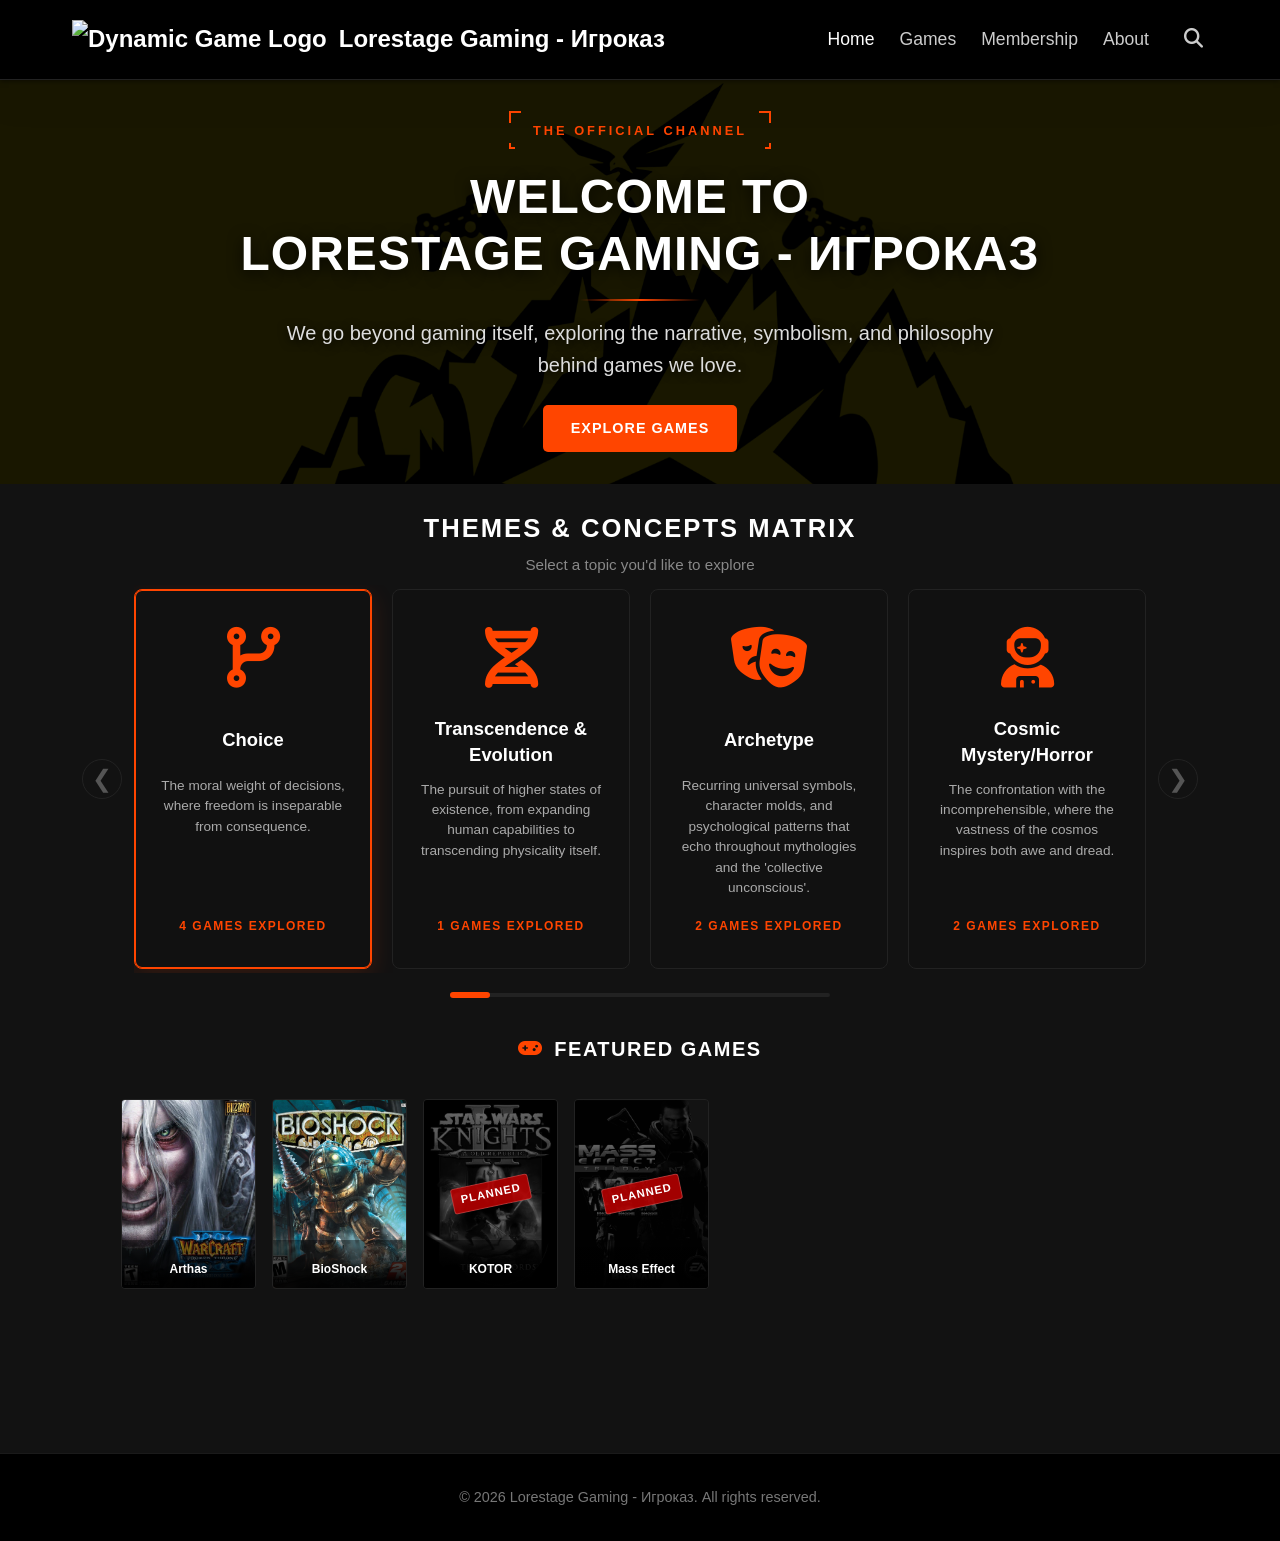
==== commit 863d64c9: "Add files via upload" ====
--- a/index.html
+++ b/index.html
@@ -4,7 +4,7 @@
   <meta charset="UTF-8">
   <meta name="viewport" content="width=device-width, initial-scale=1.0">
   <title>Lorestage Gaming - Игроказ</title>
-  <link rel="icon" type="image/png" href="assets/logo/logo-lorestage.png">
+  <link rel="icon" type="image/png" href="assets/logo/fav-logo-lorestage.png">
   <link rel="stylesheet" href="style.css">
   <link rel="stylesheet" href="https://cdnjs.cloudflare.com/ajax/libs/font-awesome/6.4.0/css/all.min.css">
 </head>
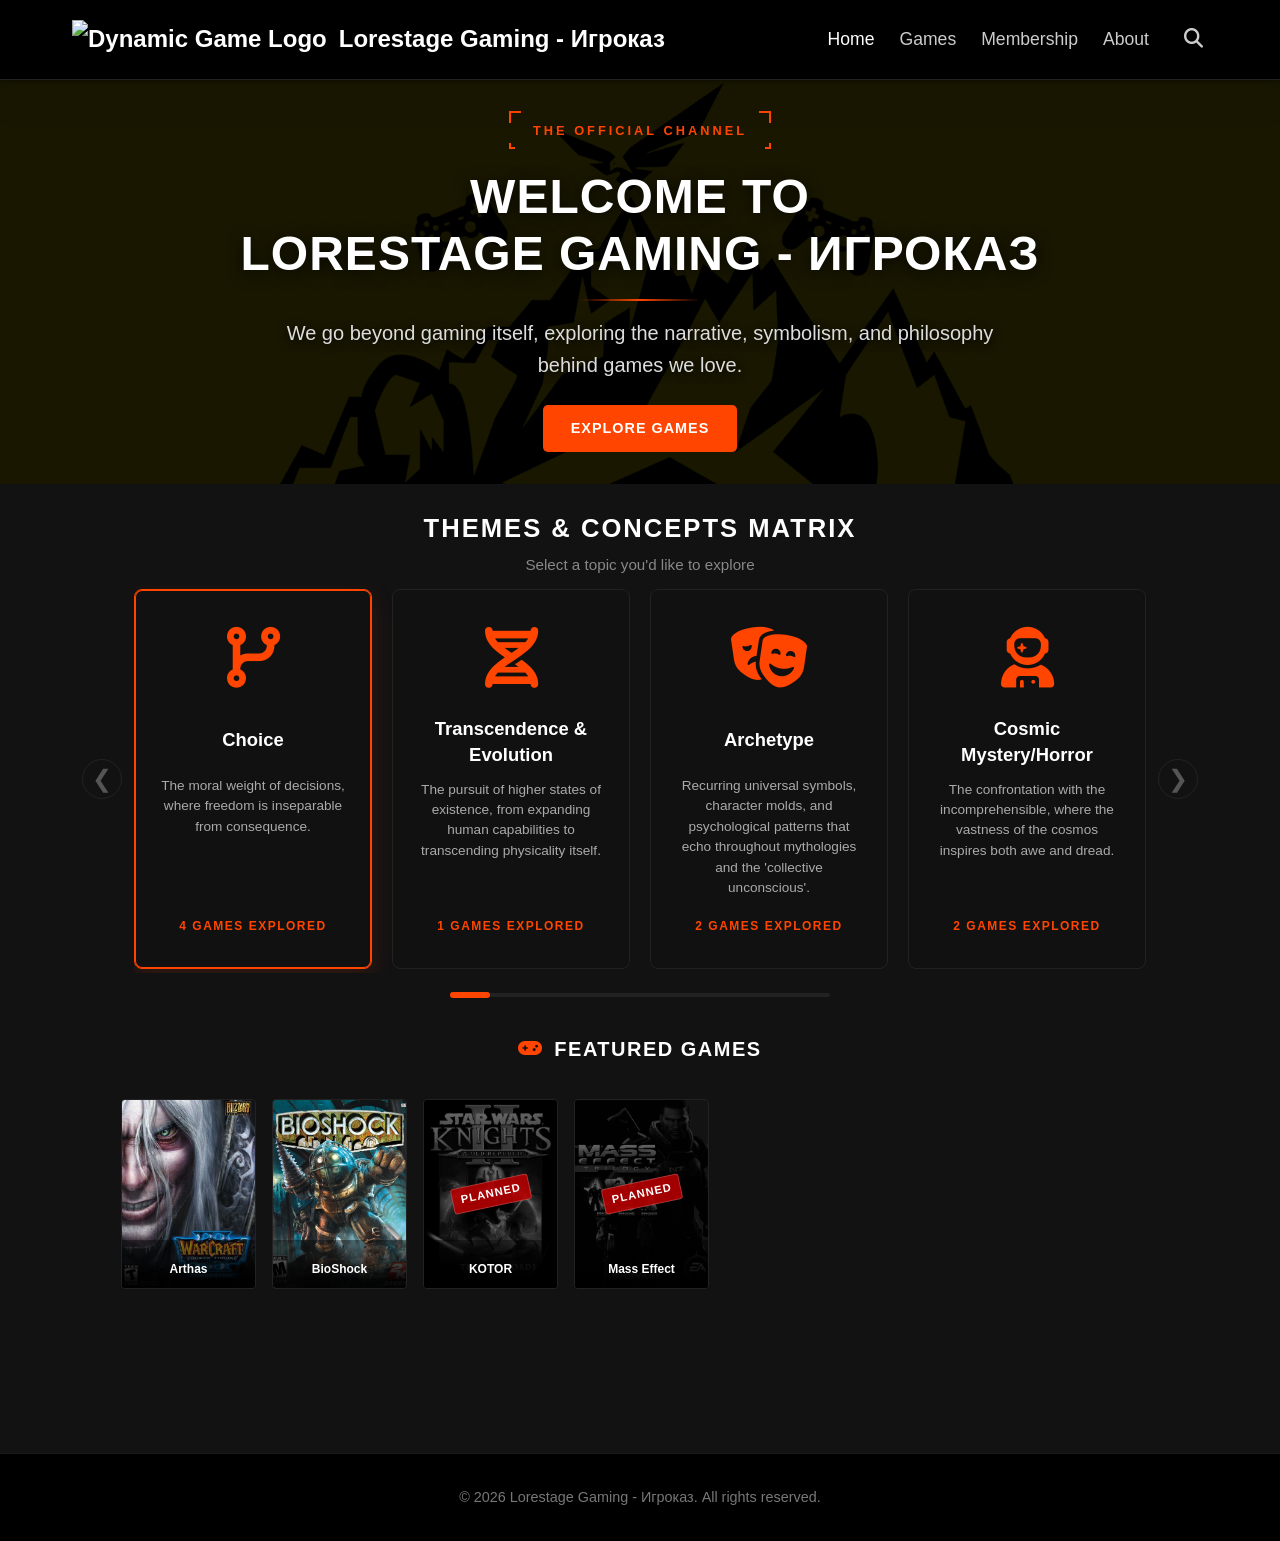
==== commit fb452977: "Add files via upload" ====
--- a/index.html
+++ b/index.html
@@ -1,6 +1,15 @@
 <!DOCTYPE html>
 <html lang="en">
 <head>
+  <!-- Google tag (gtag.js) -->
+<script async src="https://www.googletagmanager.com/gtag/js?id=G-8HXCDHFRV1"></script>
+<script>
+  window.dataLayer = window.dataLayer || [];
+  function gtag(){dataLayer.push(arguments);}
+  gtag('js', new Date());
+
+  gtag('config', 'G-8HXCDHFRV1');
+</script>
   <meta charset="UTF-8">
   <meta name="viewport" content="width=device-width, initial-scale=1.0">
   <title>Lorestage Gaming - Игроказ</title>
